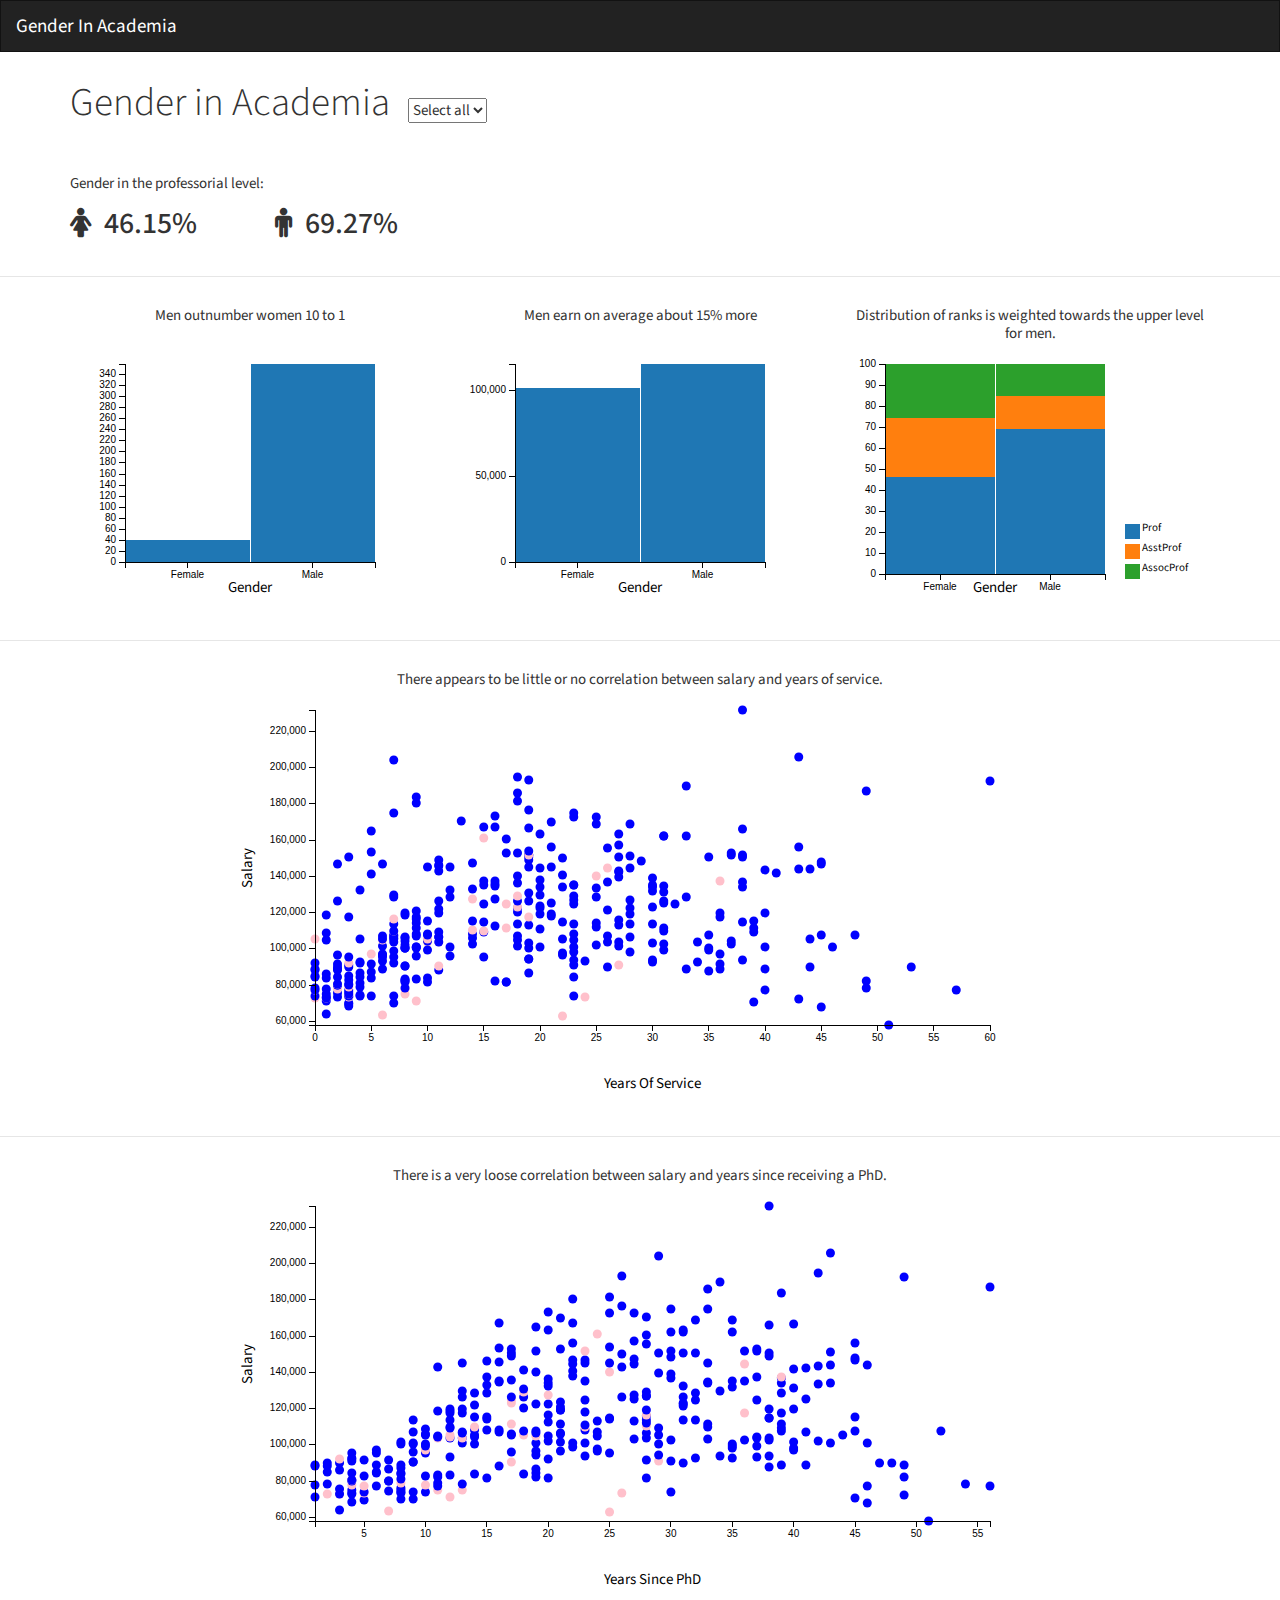
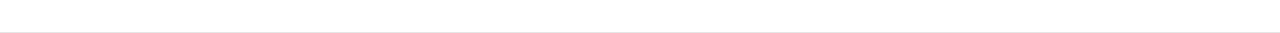
==== index.html @ c630fe3f "first commit" ====
<!DOCTYPE html>
<html lang="en">
<head>
    <meta charset="UTF-8">
    <meta name="viewport" content="width=device-width, initial-scale=1.0">
    <meta http-equiv="X-UA-Compatible" content="ie=edge">
    <title>Gender In Academia</title>
    
    <link rel="stylesheet" href="static/css/bootstrap.min.css" type="text/css" />
    <link rel="stylesheet" href="static/css/dc.min.css" type="text/css" />
    <link rel="stylesheet" type="text/css" href="https://maxcdn.bootstrapcdn.com/font-awesome/4.7.0/css/font-awesome.min.css">
    <link rel="stylesheet" href="static/css/style.css" type="text/css" />
    
    
    <script type="text/javascript" src="static/js/d3.min.js"></script>
    <script type="text/javascript" src="static/js/crossfilter.min.js"></script>
    <script type="text/javascript" src="static/js/dc.min.js"></script>
    <script type="text/javascript" src="static/js/queue.min.js"></script>
    <script type="text/javascript" src="static/js/graph.js"></script>

</head>


<body>
    <nav class="navbar navbar-default">
      <div class="container-fluid">
        <div class="navbar-header">
          <a class="navbar-brand" href="#">Gender In Academia</a>
        </div>
    </div>
    </nav>

    <main>
      <section class="section">
        <div class="container">
          
          <div class="row">
            <div class="col-xs-12 col-sm-12">
              <h1 class="section-heading">Gender in Academia</h1>
              <div id="discipline-selector"></div>
            </div>
          </div>

          <div class="row">
                    <div class="col-xs-12 col-sm-12">
                        <p class="section-paragraph">Gender in the professorial level:</p>
                    </div>

            <div class="col-xs-12 col-sm-6 col-lg-6">
                <i class="fa fa-female fa-gender" aria-hidden="true"></i> <span class="number-box" id="percent-of-women-professors"></span>
                <i class="fa fa-male fa-gender" aria-hidden="true"></i> <span class="number-box" id="percent-of-men-professors"></span>
            </div>  
          </div>
        </div>
    </section>


      <section class="section">
        <div class="container">
          
          <div class="row">
            <div class="col-xs-12 col-sm-4 text-center">
              <p class="section-paragraph">Men outnumber women 10 to 1</p>
              </div>
              <div class="col-xs-12 col-sm-4 text-center">
                <p class="section-paragraph">Men earn on average about 15% more</p>
              </div>
              <div class="col-xs-12 col-sm-4 text-center">
                            <p class="section-paragraph">Distribution of ranks is weighted towards the upper level for men.</p>           
                        </div>
            </div>

            <div class="row">
              <div class="col-xs-12 col-sm-4 text-center" id="gender-balance" class="custom-chart"></div>
              <div class="col-xs-12 col-sm-4 text-center" id="average-salary" class="custom-chart"></div>
              <div class="col-xs-12 col-sm-4 text-center" id="rank-distribution" class="custom-chart"></div>
            </div>
          </div>
        </section>

        <section class="section">
          <div class="container">
            
            <div class="row">
              <div class="col-xs-12 col-sm-12 text-center">
                <p class="section-paragraph">There appears to be little or no correlation between salary and years of service.</p>
            </div>

            <div class="col-xs-12 col-sm-12 text-center" id="service-salary">
                
            </div>
          </div>
        </div>
      </section>

      <section class="section">
        <div class="container">

          <div class="row">
            <div class="col-xs-12 col-sm-12 text-center">
              <p class="section-paragraph">There is a very loose correlation between salary and years since receiving a PhD.</p>
            </div>

            <div class="col-xs-12 col-sm-12 text-center" id="phd-salary"></div>
          </div>

        </div>
      </section>
    </main>
</body>
</html>
---- static/css/dc.min.css ----
.dc-chart .box text,.dc-chart g.axis text{-webkit-touch-callout:none;-khtml-user-select:none;pointer-events:none}.dc-chart path.dc-symbol,.dc-legend g.dc-legend-item.fadeout{fill-opacity:.5;stroke-opacity:.5}div.dc-chart{float:left}.dc-chart rect.bar{stroke:none;cursor:pointer}.dc-chart rect.bar:hover{fill-opacity:.5}.dc-chart rect.deselected{stroke:none;fill:#ccc}.dc-chart .pie-slice{fill:#fff;font-size:12px;cursor:pointer}.dc-chart .pie-slice.external{fill:#000}.dc-chart .pie-slice :hover,.dc-chart .pie-slice.highlight{fill-opacity:.8}.dc-chart .pie-path{fill:none;stroke-width:2px;stroke:#000;opacity:.4}.dc-chart .selected circle,.dc-chart .selected path{stroke-width:3;stroke:#ccc;fill-opacity:1}.dc-chart .deselected circle,.dc-chart .deselected path{stroke:none;fill-opacity:.5;fill:#ccc}.dc-chart .axis line,.dc-chart .axis path{fill:none;stroke:#000;shape-rendering:crispEdges}.dc-chart .axis text{font:10px sans-serif}.dc-chart .axis .grid-line,.dc-chart .axis .grid-line line,.dc-chart .grid-line,.dc-chart .grid-line line{fill:none;stroke:#ccc;opacity:.5;shape-rendering:crispEdges}.dc-chart .brush rect.background{z-index:-999}.dc-chart .brush rect.extent{fill:#4682b4;fill-opacity:.125}.dc-chart .brush .resize path{fill:#eee;stroke:#666}.dc-chart path.line{fill:none;stroke-width:1.5px}.dc-chart path.area{fill-opacity:.3;stroke:none}.dc-chart path.highlight{stroke-width:3;fill-opacity:1;stroke-opacity:1}.dc-chart g.state{cursor:pointer}.dc-chart g.state :hover{fill-opacity:.8}.dc-chart g.state path{stroke:#fff}.dc-chart g.deselected path{fill:grey}.dc-chart g.deselected text{display:none}.dc-chart g.row rect{fill-opacity:.8;cursor:pointer}.dc-chart g.row rect:hover{fill-opacity:.6}.dc-chart g.row text{fill:#fff;font-size:12px;cursor:pointer}.dc-chart g.dc-tooltip path{fill:none;stroke:grey;stroke-opacity:.8}.dc-chart g.county path{stroke:#fff;fill:none}.dc-chart g.debug rect{fill:#00f;fill-opacity:.2}.dc-chart g.axis text{-webkit-user-select:none;-moz-user-select:none;-ms-user-select:none;user-select:none}.dc-chart .node{font-size:.7em;cursor:pointer}.dc-chart .node :hover{fill-opacity:.8}.dc-chart .bubble{stroke:none;fill-opacity:.6}.dc-chart .highlight{fill-opacity:1;stroke-opacity:1}.dc-chart .fadeout{fill-opacity:.2;stroke-opacity:.2}.dc-chart .box text{font:10px sans-serif;-webkit-user-select:none;-moz-user-select:none;-ms-user-select:none;user-select:none}.dc-chart .box circle,.dc-chart .box line{fill:#fff}.dc-chart .box circle,.dc-chart .box line,.dc-chart .box rect{stroke:#000;stroke-width:1.5px}.dc-chart .box .center{stroke-dasharray:3,3}.dc-chart .box .outlier{fill:none;stroke:#ccc}.dc-chart .symbol,.dc-chart circle.dot{stroke:none}.dc-chart .box.deselected{opacity:.5}.dc-chart .box.deselected .box{fill:#ccc}.dc-chart .heatmap .box-group.deselected rect{stroke:none;fill-opacity:.5;fill:#ccc}.dc-chart .heatmap g.axis text{pointer-events:all;cursor:pointer}.dc-chart .empty-chart .pie-slice{cursor:default}.dc-chart .empty-chart .pie-slice path{fill:#fee;cursor:default}.dc-data-count{float:right;margin-top:15px;margin-right:15px}.dc-data-count .filter-count,.dc-data-count .total-count{color:#3182bd;font-weight:700}.dc-legend{font-size:11px}.dc-legend .dc-legend-item{cursor:pointer}.dc-hard .number-display{float:none}
---- static/css/style.css ----
.navbar-default {
	background-image: none;
	margin-bottom: 0;
}

.section-heading, #discipline-selector {
	display: inline-block;	
	float: none;
	margin: 0;
}

.section-heading {
	margin-bottom: 50px;
}

#discipline-selector {
	margin-left: 15px;
}

.number-box {
	margin-right: 75px;
}

.number-box, .fa.fa-gender {
    font-size: 30px;
    font-weight: 500;
}

.fa-gender {
	margin-right: 10px;
}

.custom-chart {
	margin-bottom: 40px;
}

.section {
	border-bottom: 1px solid #e6e6e6;
	padding: 30px 0;
}

.section-paragraph {
	line-height: 1.2;
}
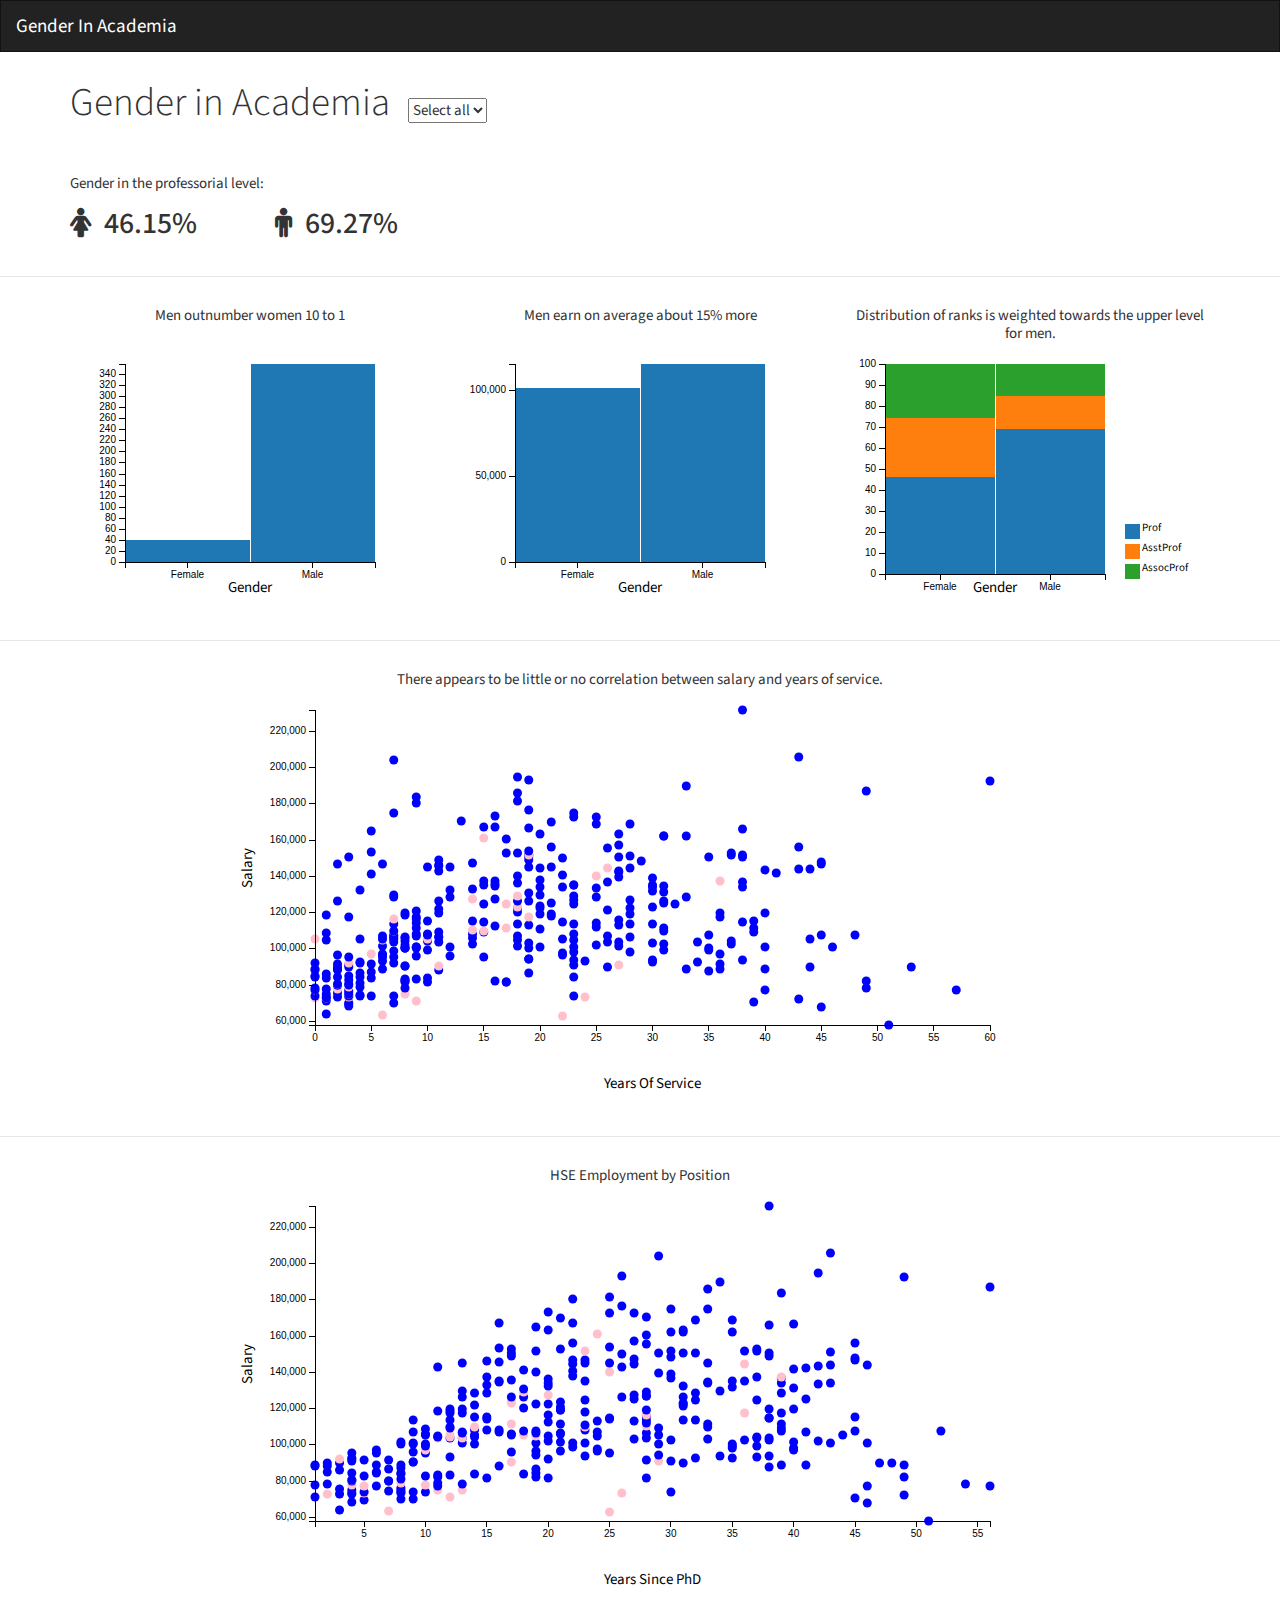
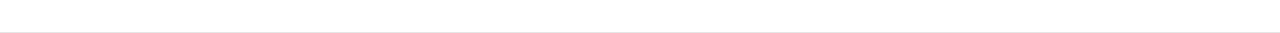
==== commit 45e4f952: "test updated employment-type" ====
--- a/index.html
+++ b/index.html
@@ -98,7 +98,7 @@
 
           <div class="row">
             <div class="col-xs-12 col-sm-12 text-center">
-              <p class="section-paragraph">There is a very loose correlation between salary and years since receiving a PhD.</p>
+              <p class="section-paragraph">HSE Employment by Position</p>
             </div>
 
             <div class="col-xs-12 col-sm-12 text-center" id="phd-salary"></div>
